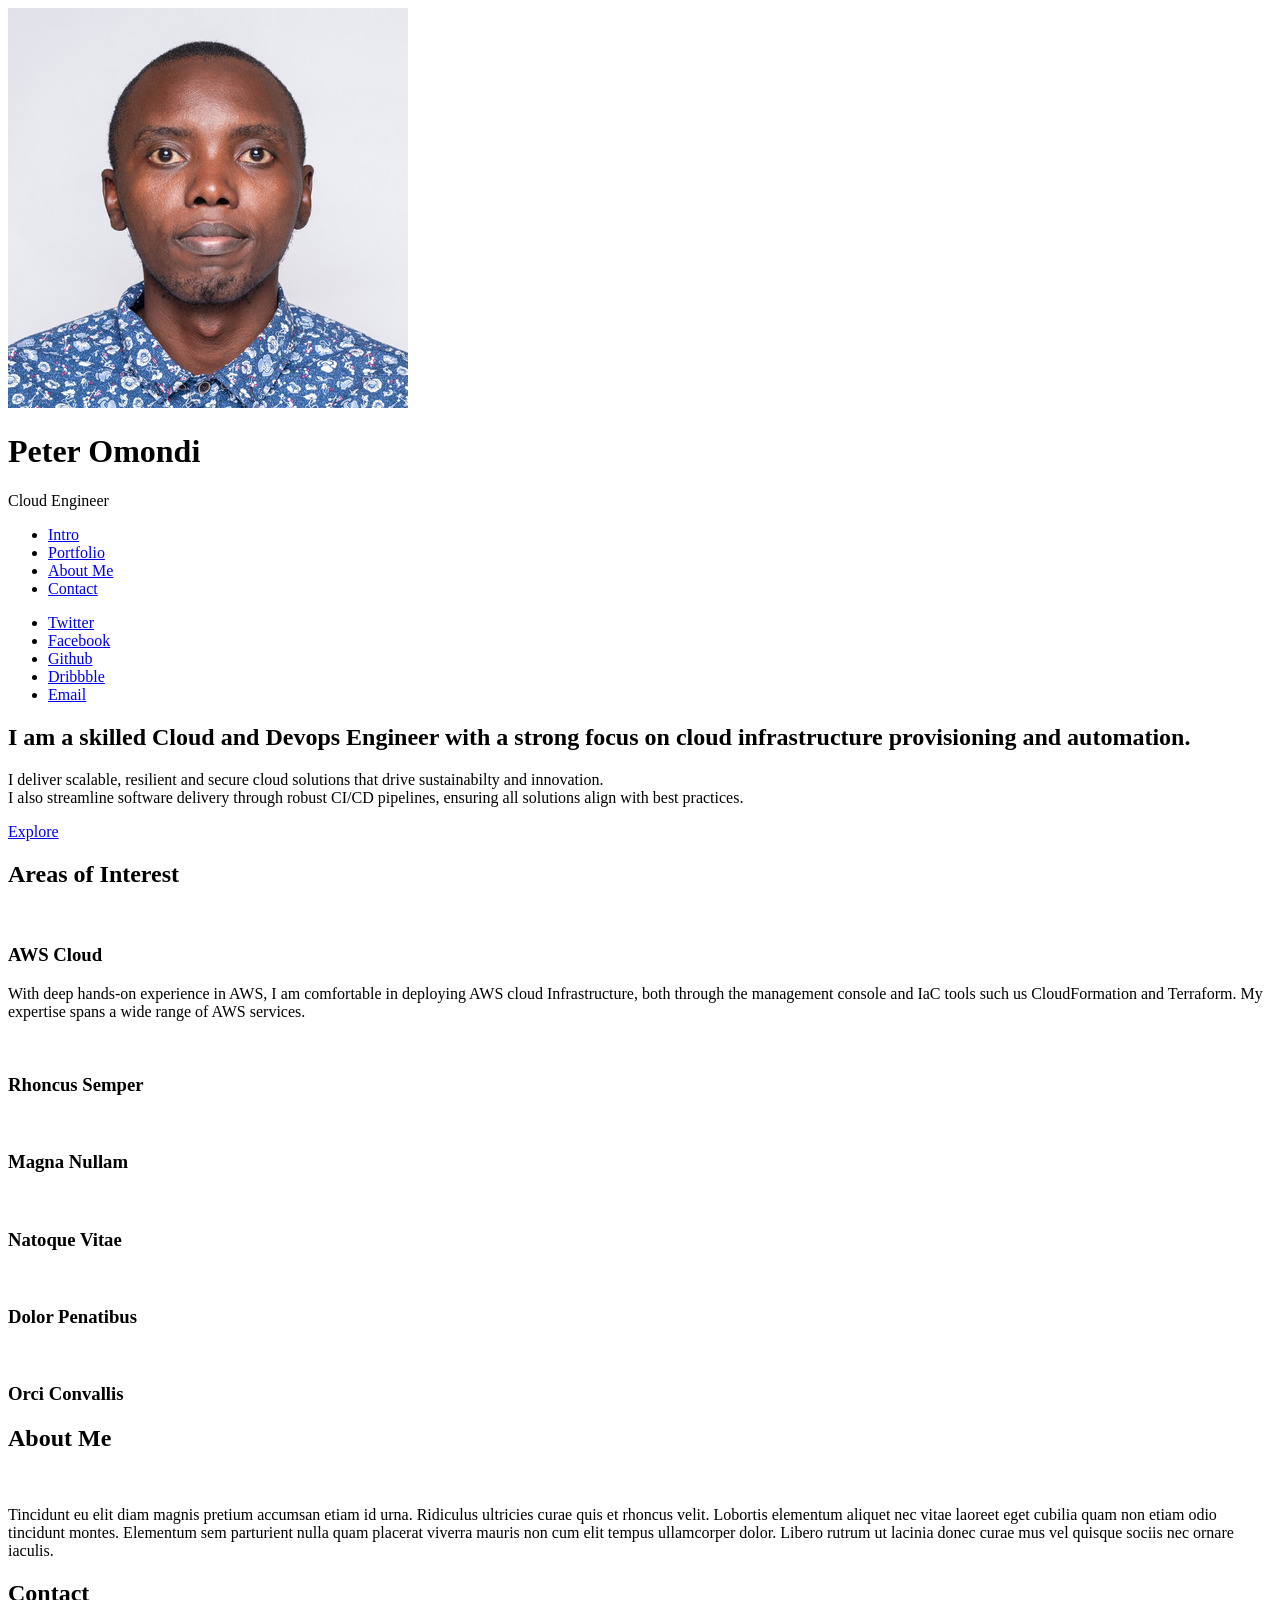
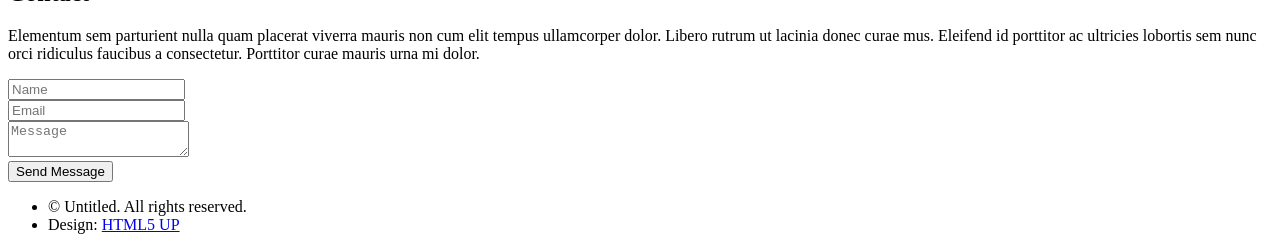
==== index.html @ ed5bdcdb "Initial Commit" ====
<!DOCTYPE HTML>
<!--
	Prologue by HTML5 UP
	html5up.net | @ajlkn
	Free for personal and commercial use under the CCA 3.0 license (html5up.net/license)
-->
<html>
	<head>
		<title>peteroms.dev</title>
		<meta charset="utf-8" />
		<meta name="viewport" content="width=device-width, initial-scale=1, user-scalable=no" />
		<link rel="stylesheet" href="assets/css/main.css" />
	</head>
	<body class="is-preload">

		<!-- Header -->
			<div id="header">

				<div class="top">

					<!-- Logo -->
						<div id="logo">
							<span class="image avatar48"><img src="images/avatar.jpg" alt="" /></span>
							<h1 id="title">Peter Omondi</h1>
							<p>Cloud Engineer</p>
						</div>

					<!-- Nav -->
						<nav id="nav">
							<ul>
								<li><a href="#top" id="top-link"><span class="icon solid fa-home">Intro</span></a></li>
								<li><a href="#portfolio" id="portfolio-link"><span class="icon solid fa-th">Portfolio</span></a></li>
								<li><a href="#about" id="about-link"><span class="icon solid fa-user">About Me</span></a></li>
								<li><a href="#contact" id="contact-link"><span class="icon solid fa-envelope">Contact</span></a></li>
							</ul>
						</nav>

				</div>

				<div class="bottom">

					<!-- Social Icons -->
						<ul class="icons">
							<li><a href="#" class="icon brands fa-twitter"><span class="label">Twitter</span></a></li>
							<li><a href="#" class="icon brands fa-facebook-f"><span class="label">Facebook</span></a></li>
							<li><a href="#" class="icon brands fa-github"><span class="label">Github</span></a></li>
							<li><a href="#" class="icon brands fa-dribbble"><span class="label">Dribbble</span></a></li>
							<li><a href="#" class="icon solid fa-envelope"><span class="label">Email</span></a></li>
						</ul>

				</div>

			</div>

		<!-- Main -->
			<div id="main">

				<!-- Intro -->
					<section id="top" class="one dark cover">
						<div class="container">

							<header>
								<h2 class="alt">I am a skilled Cloud and Devops Engineer with a strong focus on cloud infrastructure provisioning and automation.</h2>
								<p>I deliver scalable, resilient and secure cloud solutions that drive sustainabilty and innovation.<br />
								I also streamline software delivery through robust CI/CD pipelines, ensuring all solutions align with best practices.</p>
							</header>

							<footer>
								<a href="#portfolio" class="button scrolly">Explore</a>
							</footer>

						</div>
					</section>

				<!-- Portfolio -->
					<section id="portfolio" class="two">
						<div class="container">

							<header>
								<h2>Areas of Interest</h2>
							</header>

							<div class="row">
								<div class="col-4 col-12-mobile">
									<article class="item">
										<a href="#" class="image fit"><img src="images/pic02.jpg" alt="" /></a>
										<header>
											<h3>AWS Cloud</h3>
											<p>With deep hands-on experience in AWS, I am comfortable in deploying AWS cloud Infrastructure, both through the management console and IaC tools such us CloudFormation and Terraform. My expertise spans a wide range of AWS services. </p>
										</header>
									</article>
									<article class="item">
										<a href="#" class="image fit"><img src="images/pic03.jpg" alt="" /></a>
										<header>
											<h3>Rhoncus Semper</h3>
										</header>
									</article>
								</div>
								<div class="col-4 col-12-mobile">
									<article class="item">
										<a href="#" class="image fit"><img src="images/pic04.jpg" alt="" /></a>
										<header>
											<h3>Magna Nullam</h3>
										</header>
									</article>
									<article class="item">
										<a href="#" class="image fit"><img src="images/pic05.jpg" alt="" /></a>
										<header>
											<h3>Natoque Vitae</h3>
										</header>
									</article>
								</div>
								<div class="col-4 col-12-mobile">
									<article class="item">
										<a href="#" class="image fit"><img src="images/pic06.jpg" alt="" /></a>
										<header>
											<h3>Dolor Penatibus</h3>
										</header>
									</article>
									<article class="item">
										<a href="#" class="image fit"><img src="images/pic07.jpg" alt="" /></a>
										<header>
											<h3>Orci Convallis</h3>
										</header>
									</article>
								</div>
							</div>

						</div>
					</section>

				<!-- About Me -->
					<section id="about" class="three">
						<div class="container">

							<header>
								<h2>About Me</h2>
							</header>

							<a href="#" class="image featured"><img src="images/pic08.jpg" alt="" /></a>

							<p>Tincidunt eu elit diam magnis pretium accumsan etiam id urna. Ridiculus
							ultricies curae quis et rhoncus velit. Lobortis elementum aliquet nec vitae
							laoreet eget cubilia quam non etiam odio tincidunt montes. Elementum sem
							parturient nulla quam placerat viverra mauris non cum elit tempus ullamcorper
							dolor. Libero rutrum ut lacinia donec curae mus vel quisque sociis nec
							ornare iaculis.</p>

						</div>
					</section>

				<!-- Contact -->
					<section id="contact" class="four">
						<div class="container">

							<header>
								<h2>Contact</h2>
							</header>

							<p>Elementum sem parturient nulla quam placerat viverra
							mauris non cum elit tempus ullamcorper dolor. Libero rutrum ut lacinia
							donec curae mus. Eleifend id porttitor ac ultricies lobortis sem nunc
							orci ridiculus faucibus a consectetur. Porttitor curae mauris urna mi dolor.</p>

							<form method="post" action="#">
								<div class="row">
									<div class="col-6 col-12-mobile"><input type="text" name="name" placeholder="Name" /></div>
									<div class="col-6 col-12-mobile"><input type="text" name="email" placeholder="Email" /></div>
									<div class="col-12">
										<textarea name="message" placeholder="Message"></textarea>
									</div>
									<div class="col-12">
										<input type="submit" value="Send Message" />
									</div>
								</div>
							</form>

						</div>
					</section>

			</div>

		<!-- Footer -->
			<div id="footer">

				<!-- Copyright -->
					<ul class="copyright">
						<li>&copy; Untitled. All rights reserved.</li><li>Design: <a href="http://html5up.net">HTML5 UP</a></li>
					</ul>

			</div>

		<!-- Scripts -->
			<script src="assets/js/jquery.min.js"></script>
			<script src="assets/js/jquery.scrolly.min.js"></script>
			<script src="assets/js/jquery.scrollex.min.js"></script>
			<script src="assets/js/browser.min.js"></script>
			<script src="assets/js/breakpoints.min.js"></script>
			<script src="assets/js/util.js"></script>
			<script src="assets/js/main.js"></script>

	</body>
</html>
---- assets/css/main.css ----
@import url("fontawesome-all.min.css");
@import url("https://fonts.googleapis.com/css?family=Source+Sans+Pro:300,300italic,400,600");

/*
	Prologue by HTML5 UP
	html5up.net | @ajlkn
	Free for personal and commercial use under the CCA 3.0 license (html5up.net/license)
*/

html, body, div, span, applet, object,
iframe, h1, h2, h3, h4, h5, h6, p, blockquote,
pre, a, abbr, acronym, address, big, cite,
code, del, dfn, em, img, ins, kbd, q, s, samp,
small, strike, strong, sub, sup, tt, var, b,
u, i, center, dl, dt, dd, ol, ul, li, fieldset,
form, label, legend, table, caption, tbody,
tfoot, thead, tr, th, td, article, aside,
canvas, details, embed, figure, figcaption,
footer, header, hgroup, menu, nav, output, ruby,
section, summary, time, mark, audio, video {
	margin: 0;
	padding: 0;
	border: 0;
	font-size: 100%;
	font: inherit;
	vertical-align: baseline;}

article, aside, details, figcaption, figure,
footer, header, hgroup, menu, nav, section {
	display: block;}

body {
	line-height: 1;
}

ol, ul {
	list-style: none;
}

blockquote, q {
	quotes: none;
}

	blockquote:before, blockquote:after, q:before, q:after {
		content: '';
		content: none;
	}

table {
	border-collapse: collapse;
	border-spacing: 0;
}

body {
	-webkit-text-size-adjust: none;
}

mark {
	background-color: transparent;
	color: inherit;
}

input::-moz-focus-inner {
	border: 0;
	padding: 0;
}

input, select, textarea {
	-moz-appearance: none;
	-webkit-appearance: none;
	-ms-appearance: none;
	appearance: none;
}

/* Basic */

	html {
		box-sizing: border-box;
	}

	*, *:before, *:after {
		box-sizing: inherit;
	}

	body {
		background: #fff;
		font-family: 'Source Sans Pro', sans-serif;
		font-size: 19pt;
		font-weight: 300;
		line-height: 1.75em;
		color: #888;
	}

		body.is-preload *, body.is-preload *:before, body.is-preload *:after {
			-moz-animation: none !important;
			-webkit-animation: none !important;
			-ms-animation: none !important;
			animation: none !important;
			-moz-transition: none !important;
			-webkit-transition: none !important;
			-ms-transition: none !important;
			transition: none !important;
		}

	input, textarea, select {
		font-family: 'Source Sans Pro', sans-serif;
		font-size: 19pt;
		font-weight: 300;
		line-height: 1.75em;
		color: #888;
	}

	h1, h2, h3, h4, h5, h6 {
		font-weight: 300;
		color: #666;
		line-height: 1.5em;
	}

	h1 a, h2 a, h3 a, h4 a, h5 a, h6 a {
		color: inherit;
		text-decoration: none;
	}

		h1 a strong, h2 a strong, h3 a strong, h4 a strong, h5 a strong, h6 a strong {
			color: #333;
		}

	h2 {
		font-size: 2em;
		letter-spacing: -1px;
	}

		h2.alt {
			color: #888;
		}

			h2.alt strong {
				color: #666;
			}

	h3 {
		font-size: 1.5em;
	}

	header {
		margin: 0 0 2em 0;
	}

		header > p {
			margin: 1em 0 0 0;
		}

	footer {
		margin: 2em 0 0 0;
	}

	strong, b {
		font-weight: 300;
		color: #666;
	}

	em, i {
		font-style: italic;
	}

	a {
		text-decoration: none;
		color: inherit;
		border-bottom: dotted 1px rgba(128, 128, 128, 0.5);
		-moz-transition: color 0.35s ease-in-out, border-bottom-color 0.35s ease-in-out;
		-webkit-transition: color 0.35s ease-in-out, border-bottom-color 0.35s ease-in-out;
		-ms-transition: color 0.35s ease-in-out, border-bottom-color 0.35s ease-in-out;
		transition: color 0.35s ease-in-out, border-bottom-color 0.35s ease-in-out;
		outline: 0;
	}

		a:hover {
			color: #E27689;
			border-bottom-color: rgba(255, 255, 255, 0);
		}

	sub {
		position: relative;
		top: 0.5em;
		font-size: 0.8em;
	}

	sup {
		position: relative;
		top: -0.5em;
		font-size: 0.8em;
	}

	hr {
		border: 0;
		border-top: solid 1px #ddd;
	}

	blockquote {
		border-left: solid 0.5em #ddd;
		padding: 1em 0 1em 2em;
		font-style: italic;
	}

	p, ul, ol, dl, table {
		margin-bottom: 2em;
	}

	br.clear {
		clear: both;
	}

/* Container */

	.container {
		margin: 0 auto;
		max-width: 100%;
		width: 1400px;
	}

		@media screen and (min-width: 961px) and (max-width: 1880px) {

			.container {
				width: 1200px;
			}

		}

		@media screen and (min-width: 961px) and (max-width: 1620px) {

			.container {
				width: 960px;
			}

		}

		@media screen and (min-width: 961px) and (max-width: 1320px) {

			.container {
				width: 100%;
			}

		}

		@media screen and (max-width: 960px) {

			.container {
				width: 100%;
			}

		}

		@media screen and (max-width: 736px) {

			.container {
				width: 100%;
			}

		}

/* Row */

	.row {
		display: flex;
		flex-wrap: wrap;
		box-sizing: border-box;
		align-items: stretch;
	}

		.row > * {
			box-sizing: border-box;
		}

		.row.gtr-uniform > * > :last-child {
			margin-bottom: 0;
		}

		.row.aln-left {
			justify-content: flex-start;
		}

		.row.aln-center {
			justify-content: center;
		}

		.row.aln-right {
			justify-content: flex-end;
		}

		.row.aln-top {
			align-items: flex-start;
		}

		.row.aln-middle {
			align-items: center;
		}

		.row.aln-bottom {
			align-items: flex-end;
		}

		.row > .imp {
			order: -1;
		}

		.row > .col-1 {
			width: 8.33333%;
		}

		.row > .off-1 {
			margin-left: 8.33333%;
		}

		.row > .col-2 {
			width: 16.66667%;
		}

		.row > .off-2 {
			margin-left: 16.66667%;
		}

		.row > .col-3 {
			width: 25%;
		}

		.row > .off-3 {
			margin-left: 25%;
		}

		.row > .col-4 {
			width: 33.33333%;
		}

		.row > .off-4 {
			margin-left: 33.33333%;
		}

		.row > .col-5 {
			width: 41.66667%;
		}

		.row > .off-5 {
			margin-left: 41.66667%;
		}

		.row > .col-6 {
			width: 50%;
		}

		.row > .off-6 {
			margin-left: 50%;
		}

		.row > .col-7 {
			width: 58.33333%;
		}

		.row > .off-7 {
			margin-left: 58.33333%;
		}

		.row > .col-8 {
			width: 66.66667%;
		}

		.row > .off-8 {
			margin-left: 66.66667%;
		}

		.row > .col-9 {
			width: 75%;
		}

		.row > .off-9 {
			margin-left: 75%;
		}

		.row > .col-10 {
			width: 83.33333%;
		}

		.row > .off-10 {
			margin-left: 83.33333%;
		}

		.row > .col-11 {
			width: 91.66667%;
		}

		.row > .off-11 {
			margin-left: 91.66667%;
		}

		.row > .col-12 {
			width: 100%;
		}

		.row > .off-12 {
			margin-left: 100%;
		}

		.row.gtr-0 {
			margin-top: 0px;
			margin-left: 0px;
		}

			.row.gtr-0 > * {
				padding: 0px 0 0 0px;
			}

			.row.gtr-0.gtr-uniform {
				margin-top: 0px;
			}

				.row.gtr-0.gtr-uniform > * {
					padding-top: 0px;
				}

		.row.gtr-25 {
			margin-top: -10px;
			margin-left: -10px;
		}

			.row.gtr-25 > * {
				padding: 10px 0 0 10px;
			}

			.row.gtr-25.gtr-uniform {
				margin-top: -10px;
			}

				.row.gtr-25.gtr-uniform > * {
					padding-top: 10px;
				}

		.row.gtr-50 {
			margin-top: -20px;
			margin-left: -20px;
		}

			.row.gtr-50 > * {
				padding: 20px 0 0 20px;
			}

			.row.gtr-50.gtr-uniform {
				margin-top: -20px;
			}

				.row.gtr-50.gtr-uniform > * {
					padding-top: 20px;
				}

		.row {
			margin-top: -40px;
			margin-left: -40px;
		}

			.row > * {
				padding: 40px 0 0 40px;
			}

			.row.gtr-uniform {
				margin-top: -40px;
			}

				.row.gtr-uniform > * {
					padding-top: 40px;
				}

		.row.gtr-150 {
			margin-top: -60px;
			margin-left: -60px;
		}

			.row.gtr-150 > * {
				padding: 60px 0 0 60px;
			}

			.row.gtr-150.gtr-uniform {
				margin-top: -60px;
			}

				.row.gtr-150.gtr-uniform > * {
					padding-top: 60px;
				}

		.row.gtr-200 {
			margin-top: -80px;
			margin-left: -80px;
		}

			.row.gtr-200 > * {
				padding: 80px 0 0 80px;
			}

			.row.gtr-200.gtr-uniform {
				margin-top: -80px;
			}

				.row.gtr-200.gtr-uniform > * {
					padding-top: 80px;
				}

		@media screen and (min-width: 961px) and (max-width: 1880px) {

			.row {
				display: flex;
				flex-wrap: wrap;
				box-sizing: border-box;
				align-items: stretch;
			}

				.row > * {
					box-sizing: border-box;
				}

				.row.gtr-uniform > * > :last-child {
					margin-bottom: 0;
				}

				.row.aln-left {
					justify-content: flex-start;
				}

				.row.aln-center {
					justify-content: center;
				}

				.row.aln-right {
					justify-content: flex-end;
				}

				.row.aln-top {
					align-items: flex-start;
				}

				.row.aln-middle {
					align-items: center;
				}

				.row.aln-bottom {
					align-items: flex-end;
				}

				.row > .imp-wide {
					order: -1;
				}

				.row > .col-1-wide {
					width: 8.33333%;
				}

				.row > .off-1-wide {
					margin-left: 8.33333%;
				}

				.row > .col-2-wide {
					width: 16.66667%;
				}

				.row > .off-2-wide {
					margin-left: 16.66667%;
				}

				.row > .col-3-wide {
					width: 25%;
				}

				.row > .off-3-wide {
					margin-left: 25%;
				}

				.row > .col-4-wide {
					width: 33.33333%;
				}

				.row > .off-4-wide {
					margin-left: 33.33333%;
				}

				.row > .col-5-wide {
					width: 41.66667%;
				}

				.row > .off-5-wide {
					margin-left: 41.66667%;
				}

				.row > .col-6-wide {
					width: 50%;
				}

				.row > .off-6-wide {
					margin-left: 50%;
				}

				.row > .col-7-wide {
					width: 58.33333%;
				}

				.row > .off-7-wide {
					margin-left: 58.33333%;
				}

				.row > .col-8-wide {
					width: 66.66667%;
				}

				.row > .off-8-wide {
					margin-left: 66.66667%;
				}

				.row > .col-9-wide {
					width: 75%;
				}

				.row > .off-9-wide {
					margin-left: 75%;
				}

				.row > .col-10-wide {
					width: 83.33333%;
				}

				.row > .off-10-wide {
					margin-left: 83.33333%;
				}

				.row > .col-11-wide {
					width: 91.66667%;
				}

				.row > .off-11-wide {
					margin-left: 91.66667%;
				}

				.row > .col-12-wide {
					width: 100%;
				}

				.row > .off-12-wide {
					margin-left: 100%;
				}

				.row.gtr-0 {
					margin-top: 0px;
					margin-left: 0px;
				}

					.row.gtr-0 > * {
						padding: 0px 0 0 0px;
					}

					.row.gtr-0.gtr-uniform {
						margin-top: 0px;
					}

						.row.gtr-0.gtr-uniform > * {
							padding-top: 0px;
						}

				.row.gtr-25 {
					margin-top: -10px;
					margin-left: -10px;
				}

					.row.gtr-25 > * {
						padding: 10px 0 0 10px;
					}

					.row.gtr-25.gtr-uniform {
						margin-top: -10px;
					}

						.row.gtr-25.gtr-uniform > * {
							padding-top: 10px;
						}

				.row.gtr-50 {
					margin-top: -20px;
					margin-left: -20px;
				}

					.row.gtr-50 > * {
						padding: 20px 0 0 20px;
					}

					.row.gtr-50.gtr-uniform {
						margin-top: -20px;
					}

						.row.gtr-50.gtr-uniform > * {
							padding-top: 20px;
						}

				.row {
					margin-top: -40px;
					margin-left: -40px;
				}

					.row > * {
						padding: 40px 0 0 40px;
					}

					.row.gtr-uniform {
						margin-top: -40px;
					}

						.row.gtr-uniform > * {
							padding-top: 40px;
						}

				.row.gtr-150 {
					margin-top: -60px;
					margin-left: -60px;
				}

					.row.gtr-150 > * {
						padding: 60px 0 0 60px;
					}

					.row.gtr-150.gtr-uniform {
						margin-top: -60px;
					}

						.row.gtr-150.gtr-uniform > * {
							padding-top: 60px;
						}

				.row.gtr-200 {
					margin-top: -80px;
					margin-left: -80px;
				}

					.row.gtr-200 > * {
						padding: 80px 0 0 80px;
					}

					.row.gtr-200.gtr-uniform {
						margin-top: -80px;
					}

						.row.gtr-200.gtr-uniform > * {
							padding-top: 80px;
						}

		}

		@media screen and (min-width: 961px) and (max-width: 1620px) {

			.row {
				display: flex;
				flex-wrap: wrap;
				box-sizing: border-box;
				align-items: stretch;
			}

				.row > * {
					box-sizing: border-box;
				}

				.row.gtr-uniform > * > :last-child {
					margin-bottom: 0;
				}

				.row.aln-left {
					justify-content: flex-start;
				}

				.row.aln-center {
					justify-content: center;
				}

				.row.aln-right {
					justify-content: flex-end;
				}

				.row.aln-top {
					align-items: flex-start;
				}

				.row.aln-middle {
					align-items: center;
				}

				.row.aln-bottom {
					align-items: flex-end;
				}

				.row > .imp-normal {
					order: -1;
				}

				.row > .col-1-normal {
					width: 8.33333%;
				}

				.row > .off-1-normal {
					margin-left: 8.33333%;
				}

				.row > .col-2-normal {
					width: 16.66667%;
				}

				.row > .off-2-normal {
					margin-left: 16.66667%;
				}

				.row > .col-3-normal {
					width: 25%;
				}

				.row > .off-3-normal {
					margin-left: 25%;
				}

				.row > .col-4-normal {
					width: 33.33333%;
				}

				.row > .off-4-normal {
					margin-left: 33.33333%;
				}

				.row > .col-5-normal {
					width: 41.66667%;
				}

				.row > .off-5-normal {
					margin-left: 41.66667%;
				}

				.row > .col-6-normal {
					width: 50%;
				}

				.row > .off-6-normal {
					margin-left: 50%;
				}

				.row > .col-7-normal {
					width: 58.33333%;
				}

				.row > .off-7-normal {
					margin-left: 58.33333%;
				}

				.row > .col-8-normal {
					width: 66.66667%;
				}

				.row > .off-8-normal {
					margin-left: 66.66667%;
				}

				.row > .col-9-normal {
					width: 75%;
				}

				.row > .off-9-normal {
					margin-left: 75%;
				}

				.row > .col-10-normal {
					width: 83.33333%;
				}

				.row > .off-10-normal {
					margin-left: 83.33333%;
				}

				.row > .col-11-normal {
					width: 91.66667%;
				}

				.row > .off-11-normal {
					margin-left: 91.66667%;
				}

				.row > .col-12-normal {
					width: 100%;
				}

				.row > .off-12-normal {
					margin-left: 100%;
				}

				.row.gtr-0 {
					margin-top: 0px;
					margin-left: 0px;
				}

					.row.gtr-0 > * {
						padding: 0px 0 0 0px;
					}

					.row.gtr-0.gtr-uniform {
						margin-top: 0px;
					}

						.row.gtr-0.gtr-uniform > * {
							padding-top: 0px;
						}

				.row.gtr-25 {
					margin-top: -10px;
					margin-left: -10px;
				}

					.row.gtr-25 > * {
						padding: 10px 0 0 10px;
					}

					.row.gtr-25.gtr-uniform {
						margin-top: -10px;
					}

						.row.gtr-25.gtr-uniform > * {
							padding-top: 10px;
						}

				.row.gtr-50 {
					margin-top: -20px;
					margin-left: -20px;
				}

					.row.gtr-50 > * {
						padding: 20px 0 0 20px;
					}

					.row.gtr-50.gtr-uniform {
						margin-top: -20px;
					}

						.row.gtr-50.gtr-uniform > * {
							padding-top: 20px;
						}

				.row {
					margin-top: -40px;
					margin-left: -40px;
				}

					.row > * {
						padding: 40px 0 0 40px;
					}

					.row.gtr-uniform {
						margin-top: -40px;
					}

						.row.gtr-uniform > * {
							padding-top: 40px;
						}

				.row.gtr-150 {
					margin-top: -60px;
					margin-left: -60px;
				}

					.row.gtr-150 > * {
						padding: 60px 0 0 60px;
					}

					.row.gtr-150.gtr-uniform {
						margin-top: -60px;
					}

						.row.gtr-150.gtr-uniform > * {
							padding-top: 60px;
						}

				.row.gtr-200 {
					margin-top: -80px;
					margin-left: -80px;
				}

					.row.gtr-200 > * {
						padding: 80px 0 0 80px;
					}

					.row.gtr-200.gtr-uniform {
						margin-top: -80px;
					}

						.row.gtr-200.gtr-uniform > * {
							padding-top: 80px;
						}

		}

		@media screen and (min-width: 961px) and (max-width: 1320px) {

			.row {
				display: flex;
				flex-wrap: wrap;
				box-sizing: border-box;
				align-items: stretch;
			}

				.row > * {
					box-sizing: border-box;
				}

				.row.gtr-uniform > * > :last-child {
					margin-bottom: 0;
				}

				.row.aln-left {
					justify-content: flex-start;
				}

				.row.aln-center {
					justify-content: center;
				}

				.row.aln-right {
					justify-content: flex-end;
				}

				.row.aln-top {
					align-items: flex-start;
				}

				.row.aln-middle {
					align-items: center;
				}

				.row.aln-bottom {
					align-items: flex-end;
				}

				.row > .imp-narrow {
					order: -1;
				}

				.row > .col-1-narrow {
					width: 8.33333%;
				}

				.row > .off-1-narrow {
					margin-left: 8.33333%;
				}

				.row > .col-2-narrow {
					width: 16.66667%;
				}

				.row > .off-2-narrow {
					margin-left: 16.66667%;
				}

				.row > .col-3-narrow {
					width: 25%;
				}

				.row > .off-3-narrow {
					margin-left: 25%;
				}

				.row > .col-4-narrow {
					width: 33.33333%;
				}

				.row > .off-4-narrow {
					margin-left: 33.33333%;
				}

				.row > .col-5-narrow {
					width: 41.66667%;
				}

				.row > .off-5-narrow {
					margin-left: 41.66667%;
				}

				.row > .col-6-narrow {
					width: 50%;
				}

				.row > .off-6-narrow {
					margin-left: 50%;
				}

				.row > .col-7-narrow {
					width: 58.33333%;
				}

				.row > .off-7-narrow {
					margin-left: 58.33333%;
				}

				.row > .col-8-narrow {
					width: 66.66667%;
				}

				.row > .off-8-narrow {
					margin-left: 66.66667%;
				}

				.row > .col-9-narrow {
					width: 75%;
				}

				.row > .off-9-narrow {
					margin-left: 75%;
				}

				.row > .col-10-narrow {
					width: 83.33333%;
				}

				.row > .off-10-narrow {
					margin-left: 83.33333%;
				}

				.row > .col-11-narrow {
					width: 91.66667%;
				}

				.row > .off-11-narrow {
					margin-left: 91.66667%;
				}

				.row > .col-12-narrow {
					width: 100%;
				}

				.row > .off-12-narrow {
					margin-left: 100%;
				}

				.row.gtr-0 {
					margin-top: 0px;
					margin-left: 0px;
				}

					.row.gtr-0 > * {
						padding: 0px 0 0 0px;
					}

					.row.gtr-0.gtr-uniform {
						margin-top: 0px;
					}

						.row.gtr-0.gtr-uniform > * {
							padding-top: 0px;
						}

				.row.gtr-25 {
					margin-top: -5px;
					margin-left: -5px;
				}

					.row.gtr-25 > * {
						padding: 5px 0 0 5px;
					}

					.row.gtr-25.gtr-uniform {
						margin-top: -5px;
					}

						.row.gtr-25.gtr-uniform > * {
							padding-top: 5px;
						}

				.row.gtr-50 {
					margin-top: -10px;
					margin-left: -10px;
				}

					.row.gtr-50 > * {
						padding: 10px 0 0 10px;
					}

					.row.gtr-50.gtr-uniform {
						margin-top: -10px;
					}

						.row.gtr-50.gtr-uniform > * {
							padding-top: 10px;
						}

				.row {
					margin-top: -20px;
					margin-left: -20px;
				}

					.row > * {
						padding: 20px 0 0 20px;
					}

					.row.gtr-uniform {
						margin-top: -20px;
					}

						.row.gtr-uniform > * {
							padding-top: 20px;
						}

				.row.gtr-150 {
					margin-top: -30px;
					margin-left: -30px;
				}

					.row.gtr-150 > * {
						padding: 30px 0 0 30px;
					}

					.row.gtr-150.gtr-uniform {
						margin-top: -30px;
					}

						.row.gtr-150.gtr-uniform > * {
							padding-top: 30px;
						}

				.row.gtr-200 {
					margin-top: -40px;
					margin-left: -40px;
				}

					.row.gtr-200 > * {
						padding: 40px 0 0 40px;
					}

					.row.gtr-200.gtr-uniform {
						margin-top: -40px;
					}

						.row.gtr-200.gtr-uniform > * {
							padding-top: 40px;
						}

		}

		@media screen and (max-width: 960px) {

			.row {
				display: flex;
				flex-wrap: wrap;
				box-sizing: border-box;
				align-items: stretch;
			}

				.row > * {
					box-sizing: border-box;
				}

				.row.gtr-uniform > * > :last-child {
					margin-bottom: 0;
				}

				.row.aln-left {
					justify-content: flex-start;
				}

				.row.aln-center {
					justify-content: center;
				}

				.row.aln-right {
					justify-content: flex-end;
				}

				.row.aln-top {
					align-items: flex-start;
				}

				.row.aln-middle {
					align-items: center;
				}

				.row.aln-bottom {
					align-items: flex-end;
				}

				.row > .imp-narrower {
					order: -1;
				}

				.row > .col-1-narrower {
					width: 8.33333%;
				}

				.row > .off-1-narrower {
					margin-left: 8.33333%;
				}

				.row > .col-2-narrower {
					width: 16.66667%;
				}

				.row > .off-2-narrower {
					margin-left: 16.66667%;
				}

				.row > .col-3-narrower {
					width: 25%;
				}

				.row > .off-3-narrower {
					margin-left: 25%;
				}

				.row > .col-4-narrower {
					width: 33.33333%;
				}

				.row > .off-4-narrower {
					margin-left: 33.33333%;
				}

				.row > .col-5-narrower {
					width: 41.66667%;
				}

				.row > .off-5-narrower {
					margin-left: 41.66667%;
				}

				.row > .col-6-narrower {
					width: 50%;
				}

				.row > .off-6-narrower {
					margin-left: 50%;
				}

				.row > .col-7-narrower {
					width: 58.33333%;
				}

				.row > .off-7-narrower {
					margin-left: 58.33333%;
				}

				.row > .col-8-narrower {
					width: 66.66667%;
				}

				.row > .off-8-narrower {
					margin-left: 66.66667%;
				}

				.row > .col-9-narrower {
					width: 75%;
				}

				.row > .off-9-narrower {
					margin-left: 75%;
				}

				.row > .col-10-narrower {
					width: 83.33333%;
				}

				.row > .off-10-narrower {
					margin-left: 83.33333%;
				}

				.row > .col-11-narrower {
					width: 91.66667%;
				}

				.row > .off-11-narrower {
					margin-left: 91.66667%;
				}

				.row > .col-12-narrower {
					width: 100%;
				}

				.row > .off-12-narrower {
					margin-left: 100%;
				}

				.row.gtr-0 {
					margin-top: 0px;
					margin-left: 0px;
				}

					.row.gtr-0 > * {
						padding: 0px 0 0 0px;
					}

					.row.gtr-0.gtr-uniform {
						margin-top: 0px;
					}

						.row.gtr-0.gtr-uniform > * {
							padding-top: 0px;
						}

				.row.gtr-25 {
					margin-top: -5px;
					margin-left: -5px;
				}

					.row.gtr-25 > * {
						padding: 5px 0 0 5px;
					}

					.row.gtr-25.gtr-uniform {
						margin-top: -5px;
					}

						.row.gtr-25.gtr-uniform > * {
							padding-top: 5px;
						}

				.row.gtr-50 {
					margin-top: -10px;
					margin-left: -10px;
				}

					.row.gtr-50 > * {
						padding: 10px 0 0 10px;
					}

					.row.gtr-50.gtr-uniform {
						margin-top: -10px;
					}

						.row.gtr-50.gtr-uniform > * {
							padding-top: 10px;
						}

				.row {
					margin-top: -20px;
					margin-left: -20px;
				}

					.row > * {
						padding: 20px 0 0 20px;
					}

					.row.gtr-uniform {
						margin-top: -20px;
					}

						.row.gtr-uniform > * {
							padding-top: 20px;
						}

				.row.gtr-150 {
					margin-top: -30px;
					margin-left: -30px;
				}

					.row.gtr-150 > * {
						padding: 30px 0 0 30px;
					}

					.row.gtr-150.gtr-uniform {
						margin-top: -30px;
					}

						.row.gtr-150.gtr-uniform > * {
							padding-top: 30px;
						}

				.row.gtr-200 {
					margin-top: -40px;
					margin-left: -40px;
				}

					.row.gtr-200 > * {
						padding: 40px 0 0 40px;
					}

					.row.gtr-200.gtr-uniform {
						margin-top: -40px;
					}

						.row.gtr-200.gtr-uniform > * {
							padding-top: 40px;
						}

		}

		@media screen and (max-width: 736px) {

			.row {
				display: flex;
				flex-wrap: wrap;
				box-sizing: border-box;
				align-items: stretch;
			}

				.row > * {
					box-sizing: border-box;
				}

				.row.gtr-uniform > * > :last-child {
					margin-bottom: 0;
				}

				.row.aln-left {
					justify-content: flex-start;
				}

				.row.aln-center {
					justify-content: center;
				}

				.row.aln-right {
					justify-content: flex-end;
				}

				.row.aln-top {
					align-items: flex-start;
				}

				.row.aln-middle {
					align-items: center;
				}

				.row.aln-bottom {
					align-items: flex-end;
				}

				.row > .imp-mobile {
					order: -1;
				}

				.row > .col-1-mobile {
					width: 8.33333%;
				}

				.row > .off-1-mobile {
					margin-left: 8.33333%;
				}

				.row > .col-2-mobile {
					width: 16.66667%;
				}

				.row > .off-2-mobile {
					margin-left: 16.66667%;
				}

				.row > .col-3-mobile {
					width: 25%;
				}

				.row > .off-3-mobile {
					margin-left: 25%;
				}

				.row > .col-4-mobile {
					width: 33.33333%;
				}

				.row > .off-4-mobile {
					margin-left: 33.33333%;
				}

				.row > .col-5-mobile {
					width: 41.66667%;
				}

				.row > .off-5-mobile {
					margin-left: 41.66667%;
				}

				.row > .col-6-mobile {
					width: 50%;
				}

				.row > .off-6-mobile {
					margin-left: 50%;
				}

				.row > .col-7-mobile {
					width: 58.33333%;
				}

				.row > .off-7-mobile {
					margin-left: 58.33333%;
				}

				.row > .col-8-mobile {
					width: 66.66667%;
				}

				.row > .off-8-mobile {
					margin-left: 66.66667%;
				}

				.row > .col-9-mobile {
					width: 75%;
				}

				.row > .off-9-mobile {
					margin-left: 75%;
				}

				.row > .col-10-mobile {
					width: 83.33333%;
				}

				.row > .off-10-mobile {
					margin-left: 83.33333%;
				}

				.row > .col-11-mobile {
					width: 91.66667%;
				}

				.row > .off-11-mobile {
					margin-left: 91.66667%;
				}

				.row > .col-12-mobile {
					width: 100%;
				}

				.row > .off-12-mobile {
					margin-left: 100%;
				}

				.row.gtr-0 {
					margin-top: 0px;
					margin-left: 0px;
				}

					.row.gtr-0 > * {
						padding: 0px 0 0 0px;
					}

					.row.gtr-0.gtr-uniform {
						margin-top: 0px;
					}

						.row.gtr-0.gtr-uniform > * {
							padding-top: 0px;
						}

				.row.gtr-25 {
					margin-top: -5px;
					margin-left: -5px;
				}

					.row.gtr-25 > * {
						padding: 5px 0 0 5px;
					}

					.row.gtr-25.gtr-uniform {
						margin-top: -5px;
					}

						.row.gtr-25.gtr-uniform > * {
							padding-top: 5px;
						}

				.row.gtr-50 {
					margin-top: -10px;
					margin-left: -10px;
				}

					.row.gtr-50 > * {
						padding: 10px 0 0 10px;
					}

					.row.gtr-50.gtr-uniform {
						margin-top: -10px;
					}

						.row.gtr-50.gtr-uniform > * {
							padding-top: 10px;
						}

				.row {
					margin-top: -20px;
					margin-left: -20px;
				}

					.row > * {
						padding: 20px 0 0 20px;
					}

					.row.gtr-uniform {
						margin-top: -20px;
					}

						.row.gtr-uniform > * {
							padding-top: 20px;
						}

				.row.gtr-150 {
					margin-top: -30px;
					margin-left: -30px;
				}

					.row.gtr-150 > * {
						padding: 30px 0 0 30px;
					}

					.row.gtr-150.gtr-uniform {
						margin-top: -30px;
					}

						.row.gtr-150.gtr-uniform > * {
							padding-top: 30px;
						}

				.row.gtr-200 {
					margin-top: -40px;
					margin-left: -40px;
				}

					.row.gtr-200 > * {
						padding: 40px 0 0 40px;
					}

					.row.gtr-200.gtr-uniform {
						margin-top: -40px;
					}

						.row.gtr-200.gtr-uniform > * {
							padding-top: 40px;
						}

		}

/* Sections/Article */

	section, article {
		margin-bottom: 3em;
	}

		section > :last-child,
		section > .container, section:last-child, article > :last-child,
		article > .container, article:last-child {
			margin-bottom: 0;
		}

		.row > section, .row > article {
			margin-bottom: 0;
		}

/* Image */

	.image {
		display: inline-block;
		border: 0;
	}

		.image img {
			display: block;
			width: 100%;
		}

		.image.avatar48 {
			width: 48px;
			height: 48px;
			background: #f00;
		}

			.image.avatar48 img {
				width: 48px;
				height: 48px;
			}

		.image.fit {
			display: block;
			width: 100%;
		}

		.image.featured {
			display: block;
			width: 100%;
			margin: 0 0 2em 0;
		}

		.image.left {
			float: left;
			margin: 0 2em 2em 0;
		}

		.image.centered {
			display: block;
			margin: 0 0 2em 0;
		}

			.image.centered img {
				margin: 0 auto;
				width: auto;
			}

/* List */

	ul {
		list-style: disc;
		padding-left: 1em;
	}

		ul li {
			padding-left: 0.5em;
		}

	ol {
		list-style: decimal;
		padding-left: 1.25em;
	}

		ol li {
			padding-left: 0.25em;
		}

/* Icons */

	ul.icons {
		cursor: default;
		list-style: none;
		padding-left: 0;
	}

		ul.icons li {
			display: inline-block;
			padding-left: 0;
		}

		ul.icons a {
			display: inline-block;
			width: 2em;
			height: 2em;
			line-height: 2em;
			text-align: center;
			border: 0;
		}

/* Form */

	form label {
		display: block;
		text-align: left;
		margin-bottom: 0.5em;
	}

	form input[type="text"],
	form input[type="email"],
	form input[type="password"],
	form select,
	form textarea {
		position: relative;
		-webkit-appearance: none;
		display: block;
		border: 0;
		outline: 0;
		background: #fff;
		background: rgba(255, 255, 255, 0.75);
		width: 100%;
		border-radius: 0.35em;
		padding: 0.75em 1em 0.75em 1em;
		box-shadow: inset 0 0.1em 0.1em 0 rgba(0, 0, 0, 0.05);
		border: solid 1px rgba(0, 0, 0, 0.15);
		-moz-transition: all 0.35s ease-in-out;
		-webkit-transition: all 0.35s ease-in-out;
		-ms-transition: all 0.35s ease-in-out;
		transition: all 0.35s ease-in-out;
	}

		form input[type="text"]:focus,
		form input[type="email"]:focus,
		form input[type="password"]:focus,
		form select:focus,
		form textarea:focus {
			box-shadow: 0 0 2px 1px #8ebebc;
			background: #fff;
		}

	form input[type="text"],
	form input[type="email"],
	form input[type="password"],
	form select {
		line-height: 1.25em;
	}

	form textarea {
		min-height: 14em;
	}

	form ::-webkit-input-placeholder {
		color: #555 !important;
	}

	form :-moz-placeholder {
		color: #555 !important;
	}

	form ::-moz-placeholder {
		color: #555 !important;
	}

	form :-ms-input-placeholder {
		color: #555 !important;
	}

	form ::-moz-focus-inner {
		border: 0;
	}

/* Table */

	table {
		width: 100%;
		text-align: left;
	}

		table tbody tr:nth-child(2n+2) {
			background: #f4f4f4;
		}

		table td {
			padding: 0.5em 1em 0.5em 1em;
		}

		table th {
			text-align: left;
			padding: 0.5em 1em 0.5em 1em;
			color: #fff;
			background: #222729 url("images/overlay.png");
		}

		table thead {
			background: #444;
			color: #fff;
		}

		table tfoot {
			background: #eee;
		}

/* Button */

	input[type="button"],
	input[type="submit"],
	input[type="reset"],
	button,
	.button {
		position: relative;
		display: inline-block;
		border-radius: 0.35em;
		color: #fff !important;
		text-decoration: none;
		padding: 0.75em 2.5em 0.75em 2.5em;
		background-color: #8ebebc;
		border: 0;
		cursor: pointer;
		background-image: -moz-linear-gradient(top, rgba(0, 0, 0, 0), rgba(0, 0, 0, 0.15)), url("images/overlay.png");
		background-image: -webkit-linear-gradient(top, rgba(0, 0, 0, 0), rgba(0, 0, 0, 0.15)), url("images/overlay.png");
		background-image: -ms-linear-gradient(top, rgba(0, 0, 0, 0), rgba(0, 0, 0, 0.15)), url("images/overlay.png");
		background-image: linear-gradient(top, rgba(0, 0, 0, 0), rgba(0, 0, 0, 0.15)), url("images/overlay.png");
		-moz-transition: background-color 0.35s ease-in-out;
		-webkit-transition: background-color 0.35s ease-in-out;
		-ms-transition: background-color 0.35s ease-in-out;
		transition: background-color 0.35s ease-in-out;
	}

		input[type="button"]:hover,
		input[type="submit"]:hover,
		input[type="reset"]:hover,
		button:hover,
		.button:hover {
			background-color: #9ececc;
		}

		input[type="button"]:active,
		input[type="submit"]:active,
		input[type="reset"]:active,
		button:active,
		.button:active {
			background-color: #7eaeac;
		}

/* Item */

	.item {
		box-shadow: 0 0.05em 0.15em 0 rgba(0, 0, 0, 0.05);
		margin-bottom: 40px;
	}

		.item header {
			background: #fff;
			margin: 0;
			padding: 1em 0 1em 0;
			font-size: 0.8em;
		}

			.item header h3 {
				font-size: 1em;
			}

/* Icons */

	.icon {
		text-decoration: none;
		text-decoration: none;
	}

		.icon:before {
			-moz-osx-font-smoothing: grayscale;
			-webkit-font-smoothing: antialiased;
			display: inline-block;
			font-style: normal;
			font-variant: normal;
			text-rendering: auto;
			line-height: 1;
			text-transform: none !important;
			font-family: 'Font Awesome 5 Free';
			font-weight: 400;
		}

		.icon:before {
			line-height: inherit;
		}

		.icon > .label {
			display: none;
		}

		.icon.solid:before {
			font-weight: 900;
		}

		.icon.brands:before {
			font-family: 'Font Awesome 5 Brands';
		}

/* Header */

	#header {
		display: -moz-flex;
		display: -webkit-flex;
		display: -ms-flex;
		display: flex;
		-moz-flex-direction: column;
		-webkit-flex-direction: column;
		-ms-flex-direction: column;
		flex-direction: column;
		-moz-justify-content: space-between;
		-webkit-justify-content: space-between;
		-ms-justify-content: space-between;
		justify-content: space-between;
		background: #222629 url("images/overlay.png");
		box-shadow: inset -0.25em 0 0.25em 0 rgba(0, 0, 0, 0.1);
		color: #fff;
		height: 100%;
		left: 0;
		overflow-y: auto;
		position: fixed;
		text-align: right;
		top: 0;
		width: 375px;
	}

		#header .top {
			-moz-flex-grow: 1;
			-webkit-flex-grow: 1;
			-ms-flex-grow: 1;
			flex-grow: 1;
		}

		#header .bottom {
			-moz-flex-shrink: 0;
			-webkit-flex-shrink: 0;
			-ms-flex-shrink: 0;
			flex-shrink: 0;
			padding: 1.5em 0 0.75em 0;
		}

			#header .bottom > :last-child {
				margin-bottom: 0;
			}

		#header .icons {
			font-size: 0.8em;
			text-align: center;
		}

			#header .icons a {
				color: #41484c;
				-moz-transition: color 0.35s ease-in-out;
				-webkit-transition: color 0.35s ease-in-out;
				-ms-transition: color 0.35s ease-in-out;
				transition: color 0.35s ease-in-out;
			}

				#header .icons a:hover {
					color: #fff;
				}

	#logo {
		position: relative;
		margin: 1.75em 1.5em 1.5em 1.5em;
		min-height: 48px;
		cursor: default;
	}

		#logo h1 {
			position: relative;
			color: #fff;
			font-weight: 600;
			font-size: 1em;
			line-height: 1em;
		}

		#logo p {
			position: relative;
			display: block;
			font-size: 0.6em;
			color: rgba(255, 255, 255, 0.5);
			line-height: 1.25em;
			margin: 0.5em 0 0 0;
		}

		#logo .image {
			position: absolute;
			left: 0;
			top: 0;
		}

	#nav ul {
		list-style: none;
		padding-left: 0;
		margin-bottom: 0;
	}

		#nav ul li {
			padding-left: 0;
		}

			#nav ul li a {
				display: block;
				padding: 0.5em 1.5em 0.5em 1.5em;
				color: rgba(255, 255, 255, 0.5);
				text-decoration: none;
				outline: 0;
				border: 0;
				-moz-transition: none;
				-webkit-transition: none;
				-ms-transition: none;
				transition: none;
			}

				#nav ul li a span {
					position: relative;
					display: block;
					font-size: 0.8em;
				}

					#nav ul li a span:before {
						position: absolute;
						left: 0;
						color: #41484c;
						text-align: center;
						width: 1.25em;
						line-height: 1.75em;
					}

				#nav ul li a.active {
					background: rgba(0, 0, 0, 0.15);
					box-shadow: inset 0 0 0.25em 0 rgba(0, 0, 0, 0.125);
					color: #fff;
				}

					#nav ul li a.active span:before {
						color: #e27689;
					}

/* Footer */

	#footer {
		margin-left: 375px;
		text-align: center;
		background-color: #dce3e2;
		padding: 3em 0 4em 0;
		box-shadow: inset 0 1px 0 0 rgba(0, 0, 0, 0.05), inset 0 0.1em 0.1em 0 rgba(0, 0, 0, 0.025);
		font-size: 0.8em;
	}

		#footer .copyright {
			cursor: default;
			margin: 0;
		}

			#footer .copyright li {
				display: inline-block;
				line-height: 1em;
				border-left: solid 1px rgba(128, 128, 128, 0.35);
				padding: 0 0 0 0.5em;
				margin: 0 0 0 0.5em;
			}

				#footer .copyright li:first-child {
					border-left: 0;
					padding-left: 0;
					margin-left: 0;
				}

/* Main */

	#main {
		margin-left: 375px;
	}

		#main > section {
			margin: 0;
			overflow: hidden;
			padding: 4em 0;
			box-shadow: inset 0 1px 0 0 rgba(0, 0, 0, 0.05), inset 0 0.1em 0.1em 0 rgba(0, 0, 0, 0.025);
			text-align: center;
			background-image: url("images/overlay.png");
		}

			#main > section.dark {
				color: #ddd;
				color: rgba(255, 255, 255, 0.75);
			}

				#main > section.dark h2, #main > section.dark h3, #main > section.dark h4, #main > section.dark h5, #main > section.dark h6 {
					color: inherit;
				}

				#main > section.dark strong {
					color: #fff;
					border-color: inherit;
				}

				#main > section.dark a {
					color: #fff;
					border-color: inherit;
				}

					#main > section.dark a:hover {
						border-bottom-color: rgba(255, 255, 255, 0);
					}

			#main > section.cover {
				padding: 10em 0;
				background-size: cover;
				background-position: center center;
			}

			#main > section.one {
				background-color: #81918E;
				background-image: url("../../images/banner.jpg");
			}

			#main > section.two {
				background-color: #f5fafa;
			}

			#main > section.three {
				background-color: #ecf1f1;
			}

			#main > section.four {
				background-color: #e8edec;
			}

/* Wide */

	@media screen and (min-width: 961px) and (max-width: 1880px) {

		/* Basic */

			body, input, textarea, select {
				font-size: 17pt;
			}

		/* Header */

			#header {
				width: 300px;
			}

		/* Footer */

			#footer {
				margin-left: 300px;
			}

		/* Main */

			#main {
				margin-left: 300px;
			}

	}

/* Normal */

	@media screen and (min-width: 961px) and (max-width: 1620px) {

		/* Main */

			#main > section {
				padding: 3em 0;
			}

			#main section.cover {
				padding: 5em 0;
			}

	}

/* Narrow */

	@media screen and (min-width: 961px) and (max-width: 1320px) {

		/* Basic */

			body, input, textarea, select {
				font-size: 16pt;
			}

			.container {
				padding: 0 2em 0 2em;
			}

		/* Icons */

			ul.icons li a {
				width: 1.75em;
			}

		/* Item */

			.item {
				margin-bottom: 20px;
			}

		/* Header */

			#header {
				width: 20%;
			}

			#logo .image {
				position: relative;
				margin: 0 0 0.5em 0;
			}

			#nav ul li a {
				font-size: 0.8em;
				padding-top: 0.5em;
				padding-bottom: 0.5em;
			}

				#nav ul li a span {
					padding-right: 2.25em;
				}

					#nav ul li a span:before {
						left: 100%;
						margin-left: -1.25em;
						line-height: 2.25em;
					}

		/* Footer */

			#footer {
				margin-left: 20%;
			}

		/* Main */

			#main {
				margin-left: 20%;
			}

	}

/* Narrower */

	#headerToggle {
		display: none;
	}

	@media screen and (max-width: 960px) {

		/* Basic */

			html, body {
				overflow-x: hidden;
			}

			body, input, textarea, select {
				font-size: 16pt;
			}

			header br {
				display: none;
			}

			.container {
				padding: 0 2em 0 2em;
			}

		/* Item */

			.item {
				margin-bottom: 15px;
			}

		/* Icons */

			ul.icons a {
				width: 1.75em;
				font-size: 1.25em;
			}

		/* Header */

			#header {
				-moz-backface-visibility: hidden;
				-webkit-backface-visibility: hidden;
				-ms-backface-visibility: hidden;
				backface-visibility: hidden;
				-moz-transform: translateX(-275px);
				-webkit-transform: translateX(-275px);
				-ms-transform: translateX(-275px);
				transform: translateX(-275px);
				-moz-transition: -moz-transform 0.5s ease;
				-webkit-transition: -webkit-transform 0.5s ease;
				-ms-transition: -ms-transform 0.5s ease;
				transition: transform 0.5s ease;
				-webkit-overflow-scrolling: touch;
				display: block;
				height: 100%;
				left: 0;
				overflow-y: auto;
				position: fixed;
				top: 0;
				width: 275px;
				z-index: 10002;
				width: 275px;
				background: #222729 url("images/overlay.png");
				box-shadow: inset -0.25em 0 0.25em 0 rgba(0, 0, 0, 0.125);
			}

				#header .top {
					position: relative;
				}

				#header .bottom {
					border-top: solid 1px rgba(255, 255, 255, 0.05);
					box-shadow: 0 -1px 0 0 rgba(0, 0, 0, 0.15);
					padding-top: 2em;
					margin-top: 2em;
					position: relative;
				}

			#logo {
				margin: 1.5em 1.25em 1.25em 1.25em;
			}

			#nav ul li a {
				padding: 0.5em 1.25em 0.5em 1.25em;
			}

			#headerToggle {
				-moz-backface-visibility: hidden;
				-webkit-backface-visibility: hidden;
				-ms-backface-visibility: hidden;
				backface-visibility: hidden;
				-moz-transition: -moz-transform 0.5s ease;
				-webkit-transition: -webkit-transform 0.5s ease;
				-ms-transition: -ms-transform 0.5s ease;
				transition: transform 0.5s ease;
				display: block;
				height: 2.25em;
				left: 0;
				position: fixed;
				top: 0;
				width: 3.25em;
				z-index: 10001;
			}

				#headerToggle .toggle {
					text-decoration: none;
					position: absolute;
					left: 0;
					top: 0;
					width: 100%;
					height: 100%;
					outline: 0;
					border: 0;
				}

					#headerToggle .toggle:before {
						-moz-osx-font-smoothing: grayscale;
						-webkit-font-smoothing: antialiased;
						display: inline-block;
						font-style: normal;
						font-variant: normal;
						text-rendering: auto;
						line-height: 1;
						text-transform: none !important;
						font-family: 'Font Awesome 5 Free';
						font-weight: 900;
					}

					#headerToggle .toggle:before {
						text-decoration: none;
						content: '\f0c9';
						color: #fff;
						font-size: 18px;
						background: rgba(128, 136, 144, 0.5);
						border-radius: 0.35em;
						text-align: center;
						position: absolute;
						left: 0.5em;
						top: 0.5em;
						display: block;
						width: 3.25em;
						height: 2.25em;
						line-height: 2.25em;
					}

			body.header-visible #main {
				-moz-transform: translateX(275px);
				-webkit-transform: translateX(275px);
				-ms-transform: translateX(275px);
				transform: translateX(275px);
			}

			body.header-visible #headerToggle {
				-moz-transform: translateX(275px);
				-webkit-transform: translateX(275px);
				-ms-transform: translateX(275px);
				transform: translateX(275px);
			}

			body.header-visible #header {
				-moz-transform: translateX(0);
				-webkit-transform: translateX(0);
				-ms-transform: translateX(0);
				transform: translateX(0);
			}

		/* Footer */

			#footer {
				margin-left: 0;
			}

		/* Main */

			#main {
				-moz-backface-visibility: hidden;
				-webkit-backface-visibility: hidden;
				-ms-backface-visibility: hidden;
				backface-visibility: hidden;
				-moz-transition: -moz-transform 0.5s ease;
				-webkit-transition: -webkit-transform 0.5s ease;
				-ms-transition: -ms-transform 0.5s ease;
				transition: transform 0.5s ease;
				padding-bottom: 1px;
				margin-left: 0;
			}

				#main > section {
					padding: 3em 0;
				}

				#main section.cover {
					padding: 4em 0;
				}

	}

/* Mobile */

	@media screen and (max-width: 736px) {

		/* Basic */

			body, input, textarea, select {
				font-size: 14pt;
			}

			h2 {
				font-size: 1.5em;
				letter-spacing: 0;
				font-weight: 300;
			}

			.container {
				padding: 0 15px 0 15px;
			}

		/* List */

			ul.icons a {
				width: 2em;
				font-size: 1.25em;
			}

		/* Main */

			#main > section {
				padding: 2em 0;
			}

			#main section.cover {
				padding: 4em 0em;
			}

				#main section.cover header {
					padding: 0 1em;
				}

		/* Footer */

			#footer .copyright li {
				display: block;
				line-height: 1.25em;
				border: 0;
				padding: 0;
				margin: 1em 0 0 0;
			}

				#footer .copyright li:first-child {
					margin-top: 0;
				}

	}
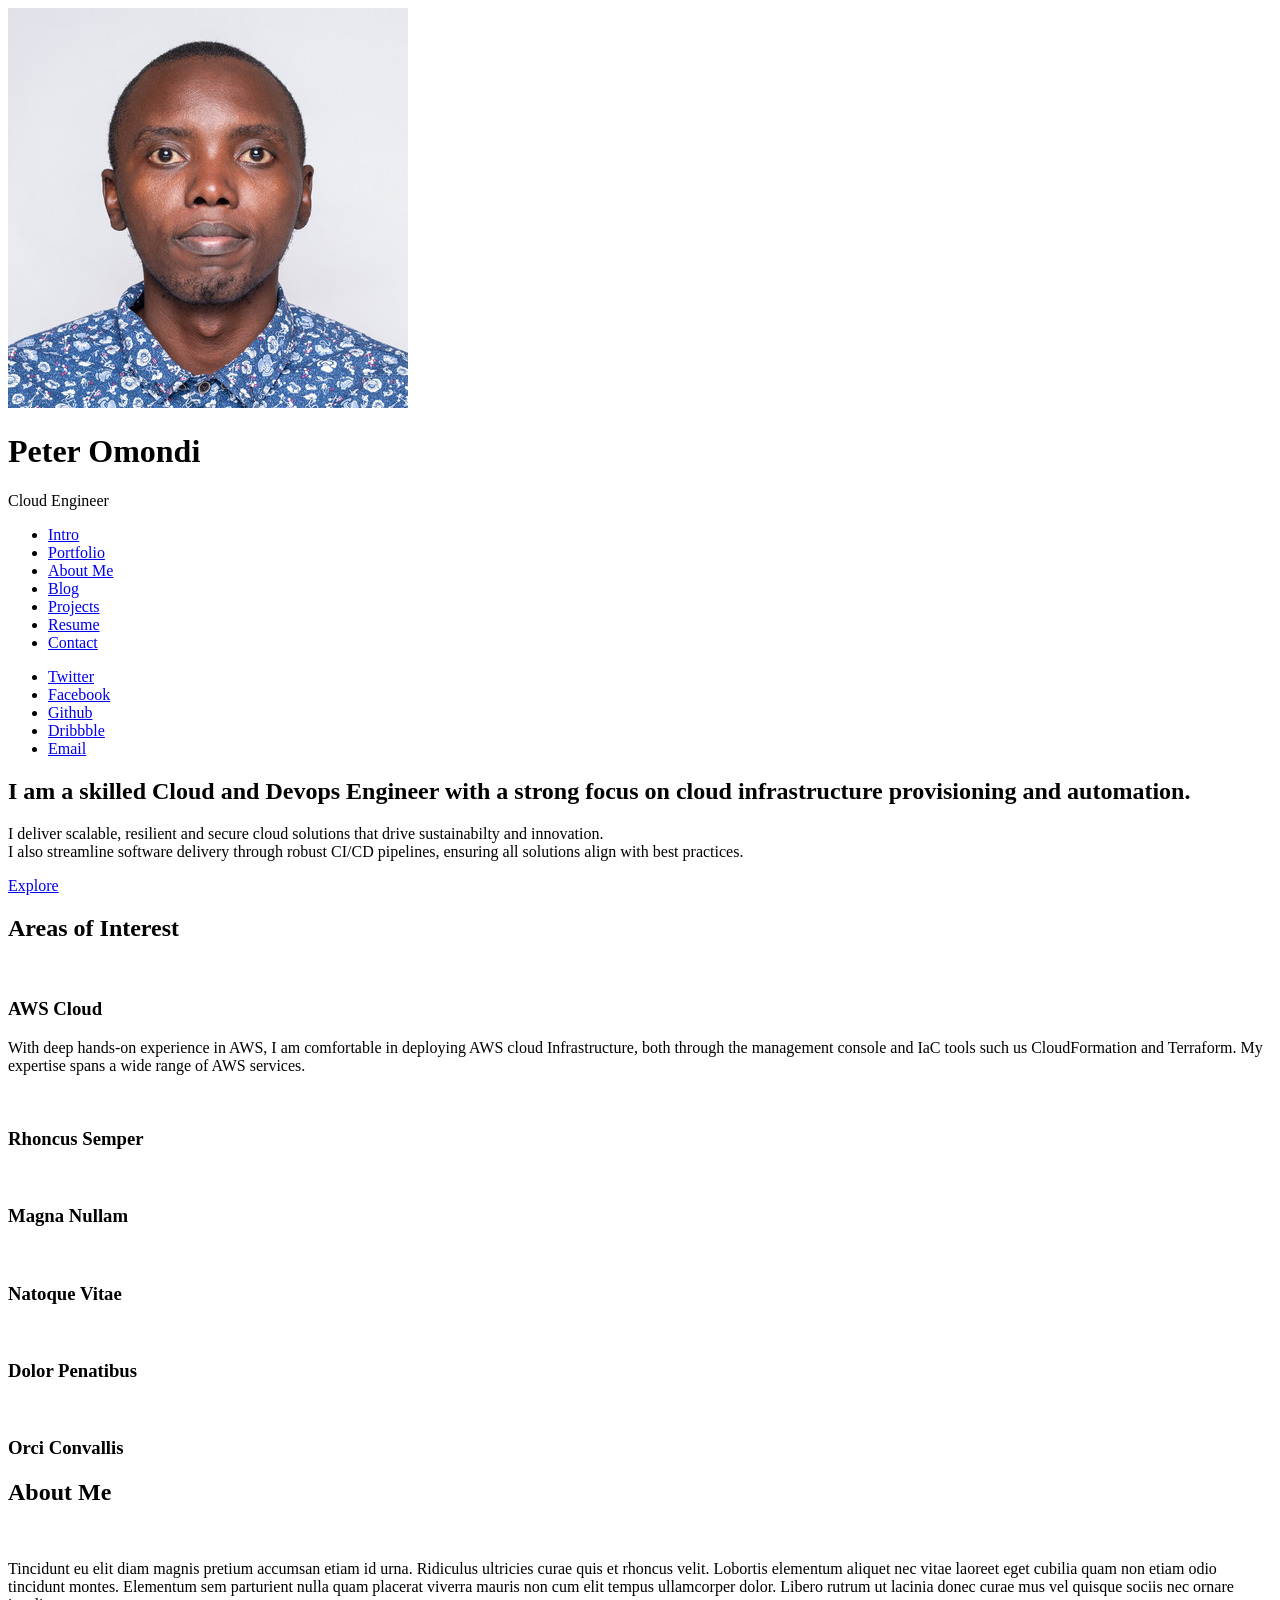
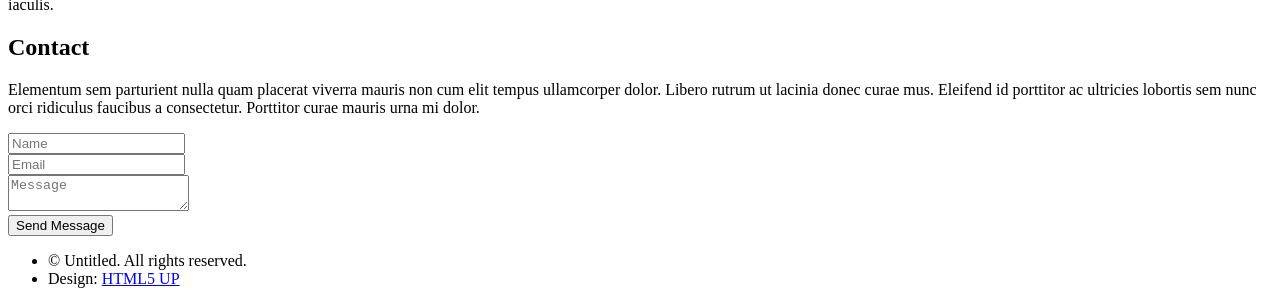
==== commit 152d6808: "Page Creation Task (691fef5db97085a157d85068)" ====
--- a/index.html
+++ b/index.html
@@ -10,6 +10,7 @@
 		<meta charset="utf-8" />
 		<meta name="viewport" content="width=device-width, initial-scale=1, user-scalable=no" />
 		<link rel="stylesheet" href="assets/css/main.css" />
+		<script src="https://identity.netlify.com/v1/netlify-identity-widget.js"></script>
 	</head>
 	<body class="is-preload">
 
@@ -31,6 +32,9 @@
 								<li><a href="#top" id="top-link"><span class="icon solid fa-home">Intro</span></a></li>
 								<li><a href="#portfolio" id="portfolio-link"><span class="icon solid fa-th">Portfolio</span></a></li>
 								<li><a href="#about" id="about-link"><span class="icon solid fa-user">About Me</span></a></li>
+								<li><a href="pages/blog.html" id="blog-link"><span class="icon solid fa-pencil">Blog</span></a></li>
+								<li><a href="pages/projects.html" id="projects-link"><span class="icon solid fa-briefcase">Projects</span></a></li>
+								<li><a href="pages/resume.html" id="resume-link"><span class="icon solid fa-file">Resume</span></a></li>
 								<li><a href="#contact" id="contact-link"><span class="icon solid fa-envelope">Contact</span></a></li>
 							</ul>
 						</nav>
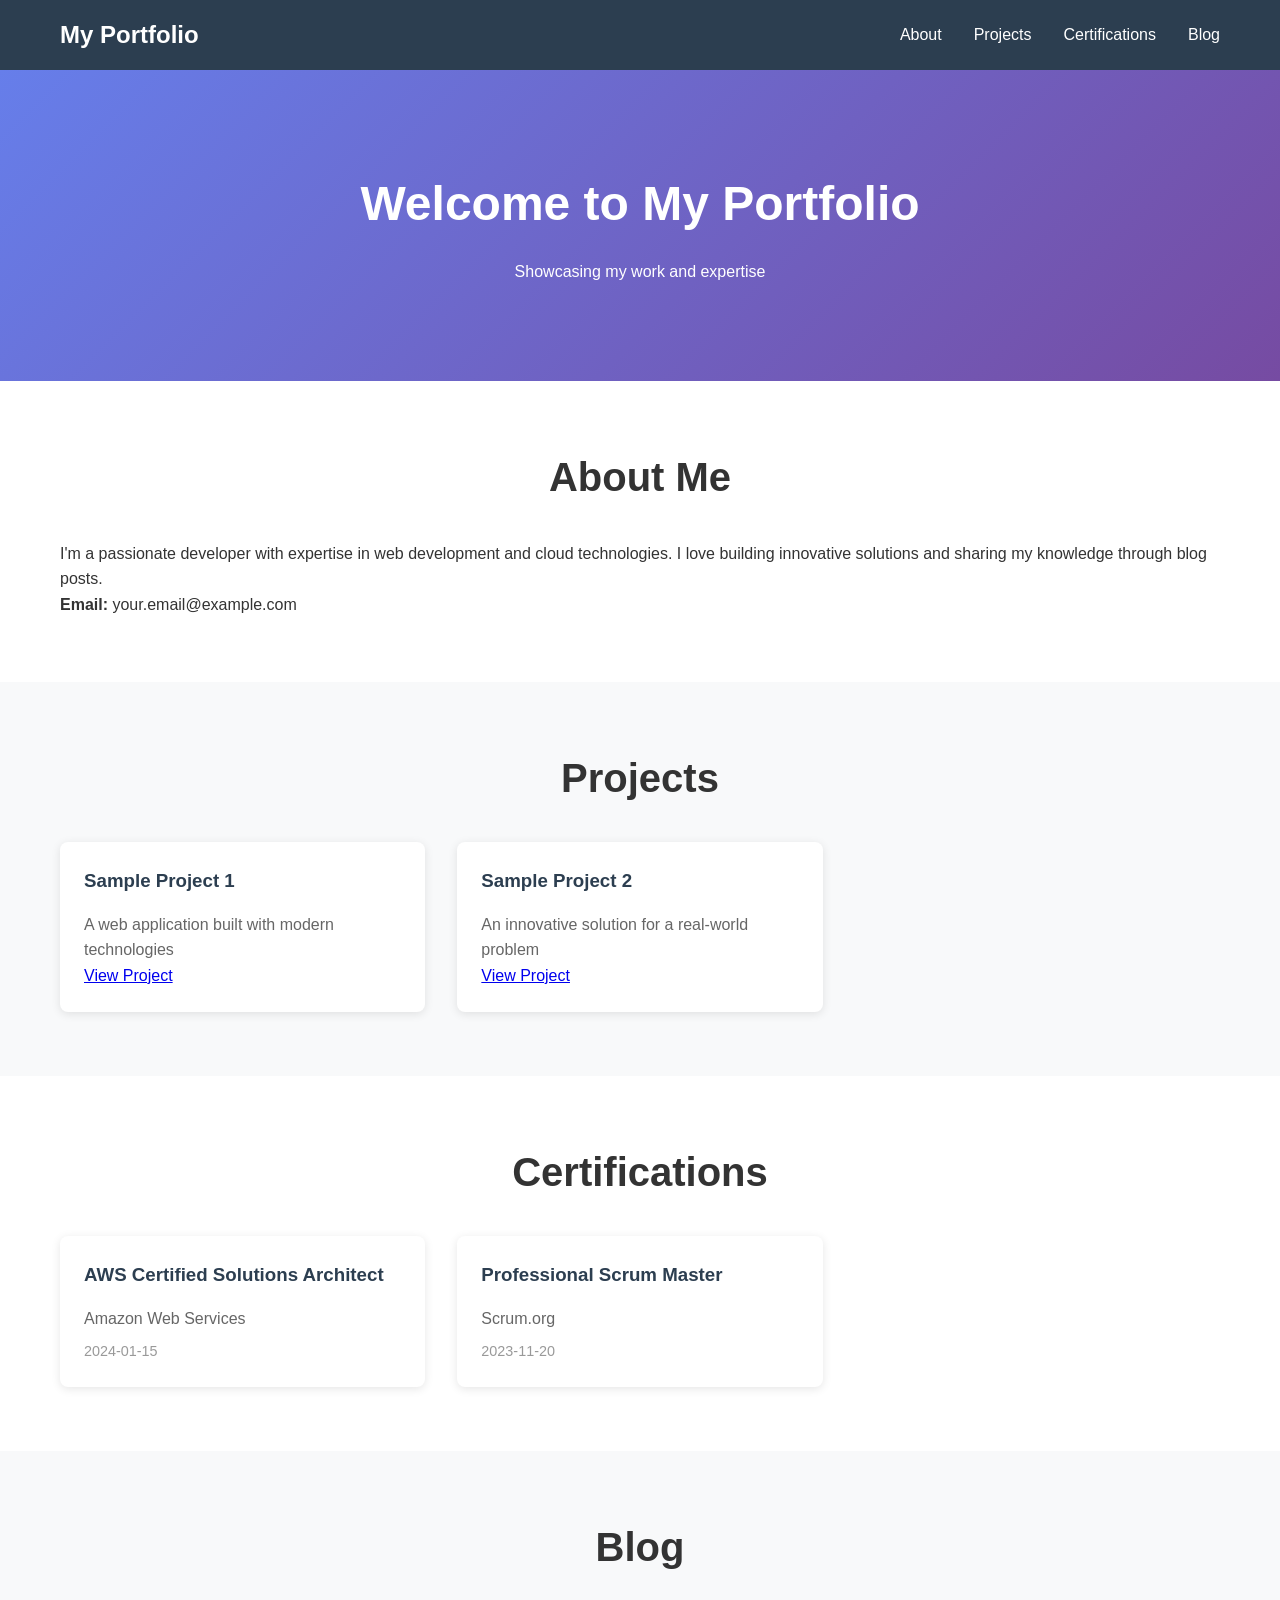
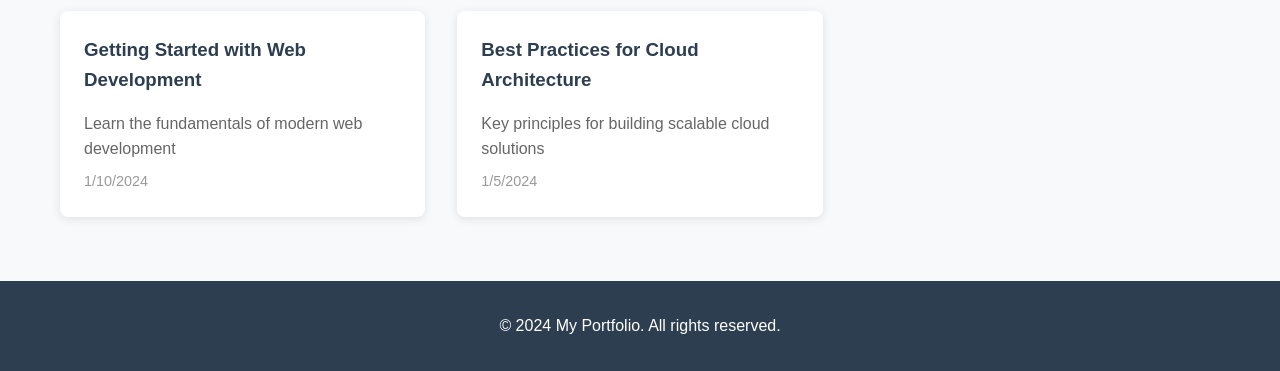
==== commit e6f99f91: "Portfolio website with Decap CMS" ====
--- a/index.html
+++ b/index.html
@@ -1,207 +1,65 @@
-<!DOCTYPE HTML>
-<!--
-	Prologue by HTML5 UP
-	html5up.net | @ajlkn
-	Free for personal and commercial use under the CCA 3.0 license (html5up.net/license)
--->
-<html>
-	<head>
-		<title>peteroms.dev</title>
-		<meta charset="utf-8" />
-		<meta name="viewport" content="width=device-width, initial-scale=1, user-scalable=no" />
-		<link rel="stylesheet" href="assets/css/main.css" />
-		<script src="https://identity.netlify.com/v1/netlify-identity-widget.js"></script>
-	</head>
-	<body class="is-preload">
-
-		<!-- Header -->
-			<div id="header">
-
-				<div class="top">
-
-					<!-- Logo -->
-						<div id="logo">
-							<span class="image avatar48"><img src="images/avatar.jpg" alt="" /></span>
-							<h1 id="title">Peter Omondi</h1>
-							<p>Cloud Engineer</p>
-						</div>
-
-					<!-- Nav -->
-						<nav id="nav">
-							<ul>
-								<li><a href="#top" id="top-link"><span class="icon solid fa-home">Intro</span></a></li>
-								<li><a href="#portfolio" id="portfolio-link"><span class="icon solid fa-th">Portfolio</span></a></li>
-								<li><a href="#about" id="about-link"><span class="icon solid fa-user">About Me</span></a></li>
-								<li><a href="pages/blog.html" id="blog-link"><span class="icon solid fa-pencil">Blog</span></a></li>
-								<li><a href="pages/projects.html" id="projects-link"><span class="icon solid fa-briefcase">Projects</span></a></li>
-								<li><a href="pages/resume.html" id="resume-link"><span class="icon solid fa-file">Resume</span></a></li>
-								<li><a href="#contact" id="contact-link"><span class="icon solid fa-envelope">Contact</span></a></li>
-							</ul>
-						</nav>
-
-				</div>
-
-				<div class="bottom">
-
-					<!-- Social Icons -->
-						<ul class="icons">
-							<li><a href="#" class="icon brands fa-twitter"><span class="label">Twitter</span></a></li>
-							<li><a href="#" class="icon brands fa-facebook-f"><span class="label">Facebook</span></a></li>
-							<li><a href="#" class="icon brands fa-github"><span class="label">Github</span></a></li>
-							<li><a href="#" class="icon brands fa-dribbble"><span class="label">Dribbble</span></a></li>
-							<li><a href="#" class="icon solid fa-envelope"><span class="label">Email</span></a></li>
-						</ul>
-
-				</div>
-
-			</div>
-
-		<!-- Main -->
-			<div id="main">
-
-				<!-- Intro -->
-					<section id="top" class="one dark cover">
-						<div class="container">
-
-							<header>
-								<h2 class="alt">I am a skilled Cloud and Devops Engineer with a strong focus on cloud infrastructure provisioning and automation.</h2>
-								<p>I deliver scalable, resilient and secure cloud solutions that drive sustainabilty and innovation.<br />
-								I also streamline software delivery through robust CI/CD pipelines, ensuring all solutions align with best practices.</p>
-							</header>
-
-							<footer>
-								<a href="#portfolio" class="button scrolly">Explore</a>
-							</footer>
-
-						</div>
-					</section>
-
-				<!-- Portfolio -->
-					<section id="portfolio" class="two">
-						<div class="container">
-
-							<header>
-								<h2>Areas of Interest</h2>
-							</header>
-
-							<div class="row">
-								<div class="col-4 col-12-mobile">
-									<article class="item">
-										<a href="#" class="image fit"><img src="images/pic02.jpg" alt="" /></a>
-										<header>
-											<h3>AWS Cloud</h3>
-											<p>With deep hands-on experience in AWS, I am comfortable in deploying AWS cloud Infrastructure, both through the management console and IaC tools such us CloudFormation and Terraform. My expertise spans a wide range of AWS services. </p>
-										</header>
-									</article>
-									<article class="item">
-										<a href="#" class="image fit"><img src="images/pic03.jpg" alt="" /></a>
-										<header>
-											<h3>Rhoncus Semper</h3>
-										</header>
-									</article>
-								</div>
-								<div class="col-4 col-12-mobile">
-									<article class="item">
-										<a href="#" class="image fit"><img src="images/pic04.jpg" alt="" /></a>
-										<header>
-											<h3>Magna Nullam</h3>
-										</header>
-									</article>
-									<article class="item">
-										<a href="#" class="image fit"><img src="images/pic05.jpg" alt="" /></a>
-										<header>
-											<h3>Natoque Vitae</h3>
-										</header>
-									</article>
-								</div>
-								<div class="col-4 col-12-mobile">
-									<article class="item">
-										<a href="#" class="image fit"><img src="images/pic06.jpg" alt="" /></a>
-										<header>
-											<h3>Dolor Penatibus</h3>
-										</header>
-									</article>
-									<article class="item">
-										<a href="#" class="image fit"><img src="images/pic07.jpg" alt="" /></a>
-										<header>
-											<h3>Orci Convallis</h3>
-										</header>
-									</article>
-								</div>
-							</div>
-
-						</div>
-					</section>
-
-				<!-- About Me -->
-					<section id="about" class="three">
-						<div class="container">
-
-							<header>
-								<h2>About Me</h2>
-							</header>
-
-							<a href="#" class="image featured"><img src="images/pic08.jpg" alt="" /></a>
-
-							<p>Tincidunt eu elit diam magnis pretium accumsan etiam id urna. Ridiculus
-							ultricies curae quis et rhoncus velit. Lobortis elementum aliquet nec vitae
-							laoreet eget cubilia quam non etiam odio tincidunt montes. Elementum sem
-							parturient nulla quam placerat viverra mauris non cum elit tempus ullamcorper
-							dolor. Libero rutrum ut lacinia donec curae mus vel quisque sociis nec
-							ornare iaculis.</p>
-
-						</div>
-					</section>
-
-				<!-- Contact -->
-					<section id="contact" class="four">
-						<div class="container">
-
-							<header>
-								<h2>Contact</h2>
-							</header>
-
-							<p>Elementum sem parturient nulla quam placerat viverra
-							mauris non cum elit tempus ullamcorper dolor. Libero rutrum ut lacinia
-							donec curae mus. Eleifend id porttitor ac ultricies lobortis sem nunc
-							orci ridiculus faucibus a consectetur. Porttitor curae mauris urna mi dolor.</p>
-
-							<form method="post" action="#">
-								<div class="row">
-									<div class="col-6 col-12-mobile"><input type="text" name="name" placeholder="Name" /></div>
-									<div class="col-6 col-12-mobile"><input type="text" name="email" placeholder="Email" /></div>
-									<div class="col-12">
-										<textarea name="message" placeholder="Message"></textarea>
-									</div>
-									<div class="col-12">
-										<input type="submit" value="Send Message" />
-									</div>
-								</div>
-							</form>
-
-						</div>
-					</section>
-
-			</div>
-
-		<!-- Footer -->
-			<div id="footer">
-
-				<!-- Copyright -->
-					<ul class="copyright">
-						<li>&copy; Untitled. All rights reserved.</li><li>Design: <a href="http://html5up.net">HTML5 UP</a></li>
-					</ul>
-
-			</div>
-
-		<!-- Scripts -->
-			<script src="assets/js/jquery.min.js"></script>
-			<script src="assets/js/jquery.scrolly.min.js"></script>
-			<script src="assets/js/jquery.scrollex.min.js"></script>
-			<script src="assets/js/browser.min.js"></script>
-			<script src="assets/js/breakpoints.min.js"></script>
-			<script src="assets/js/util.js"></script>
-			<script src="assets/js/main.js"></script>
-
-	</body>
-</html>+<!DOCTYPE html>
+<html lang="en">
+<head>
+    <meta charset="UTF-8">
+    <meta name="viewport" content="width=device-width, initial-scale=1.0">
+    <title>My Portfolio</title>
+    <link rel="stylesheet" href="css/style.css">
+</head>
+<body>
+    <nav>
+        <div class="container">
+            <h1>My Portfolio</h1>
+            <ul>
+                <li><a href="#about">About</a></li>
+                <li><a href="#projects">Projects</a></li>
+                <li><a href="#certifications">Certifications</a></li>
+                <li><a href="#blog">Blog</a></li>
+            </ul>
+        </div>
+    </nav>
+
+    <section id="hero">
+        <div class="container">
+            <h2>Welcome to My Portfolio</h2>
+            <p>Showcasing my work and expertise</p>
+        </div>
+    </section>
+
+    <section id="about">
+        <div class="container">
+            <h2>About Me</h2>
+            <div id="about-content"></div>
+        </div>
+    </section>
+
+    <section id="projects">
+        <div class="container">
+            <h2>Projects</h2>
+            <div id="projects-grid" class="grid"></div>
+        </div>
+    </section>
+
+    <section id="certifications">
+        <div class="container">
+            <h2>Certifications</h2>
+            <div id="certifications-list" class="grid"></div>
+        </div>
+    </section>
+
+    <section id="blog">
+        <div class="container">
+            <h2>Blog</h2>
+            <div id="blog-posts" class="grid"></div>
+        </div>
+    </section>
+
+    <footer>
+        <div class="container">
+            <p>&copy; 2024 My Portfolio. All rights reserved.</p>
+        </div>
+    </footer>
+
+    <script src="js/main.js"></script>
+</body>
+</html>
--- a/css/style.css
+++ b/css/style.css
@@ -0,0 +1,138 @@
+* {
+    margin: 0;
+    padding: 0;
+    box-sizing: border-box;
+}
+
+body {
+    font-family: -apple-system, BlinkMacSystemFont, 'Segoe UI', Roboto, Oxygen, Ubuntu, Cantarell, sans-serif;
+    line-height: 1.6;
+    color: #333;
+}
+
+.container {
+    max-width: 1200px;
+    margin: 0 auto;
+    padding: 0 20px;
+}
+
+nav {
+    background: #2c3e50;
+    color: white;
+    padding: 1rem 0;
+    position: sticky;
+    top: 0;
+    z-index: 100;
+}
+
+nav .container {
+    display: flex;
+    justify-content: space-between;
+    align-items: center;
+}
+
+nav h1 {
+    font-size: 1.5rem;
+}
+
+nav ul {
+    display: flex;
+    list-style: none;
+    gap: 2rem;
+}
+
+nav a {
+    color: white;
+    text-decoration: none;
+    transition: opacity 0.3s;
+}
+
+nav a:hover {
+    opacity: 0.8;
+}
+
+#hero {
+    background: linear-gradient(135deg, #667eea 0%, #764ba2 100%);
+    color: white;
+    padding: 6rem 0;
+    text-align: center;
+}
+
+#hero h2 {
+    font-size: 3rem;
+    margin-bottom: 1rem;
+}
+
+section {
+    padding: 4rem 0;
+}
+
+section:nth-child(even) {
+    background: #f8f9fa;
+}
+
+h2 {
+    font-size: 2.5rem;
+    margin-bottom: 2rem;
+    text-align: center;
+}
+
+.grid {
+    display: grid;
+    grid-template-columns: repeat(auto-fill, minmax(300px, 1fr));
+    gap: 2rem;
+    margin-top: 2rem;
+}
+
+.card {
+    background: white;
+    padding: 1.5rem;
+    border-radius: 8px;
+    box-shadow: 0 2px 10px rgba(0,0,0,0.1);
+    transition: transform 0.3s;
+}
+
+.card:hover {
+    transform: translateY(-5px);
+}
+
+.card h3 {
+    margin-bottom: 1rem;
+    color: #2c3e50;
+}
+
+.card p {
+    color: #666;
+}
+
+.card .date {
+    font-size: 0.9rem;
+    color: #999;
+    margin-top: 0.5rem;
+}
+
+footer {
+    background: #2c3e50;
+    color: white;
+    text-align: center;
+    padding: 2rem 0;
+}
+
+@media (max-width: 768px) {
+    nav .container {
+        flex-direction: column;
+        gap: 1rem;
+    }
+    
+    nav ul {
+        gap: 1rem;
+    }
+    
+    #hero h2 {
+        font-size: 2rem;
+    }
+    
+    .grid {
+        grid-template-columns: 1fr;
+    }
+}
